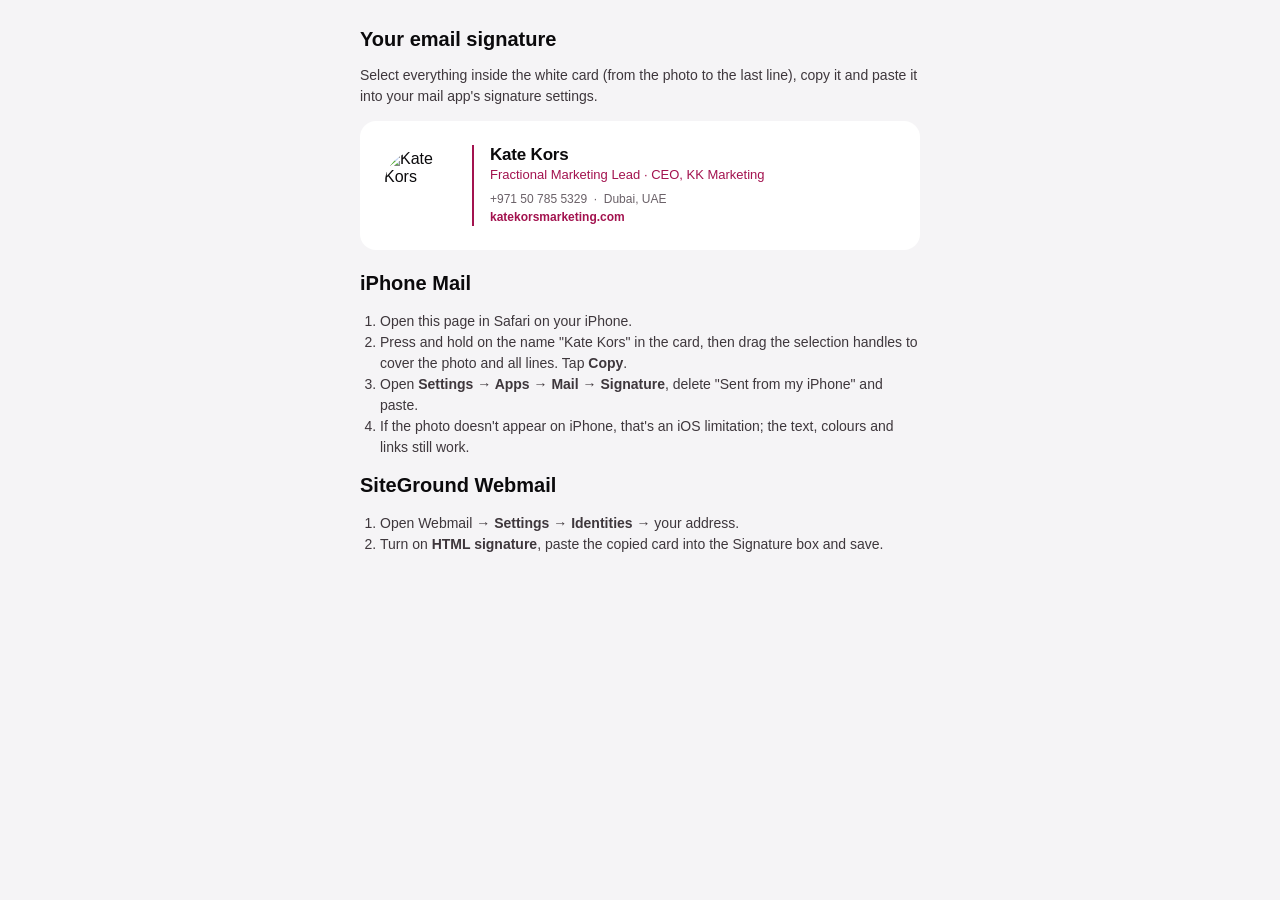
==== signature.html @ 03fd018b "Add email signature page and photo Co-Authored-By: Claude Opus 5.5 <noreply@anthropic.com> Claude-Se" ====
<!doctype html>
<html lang="en">
<head>
<meta charset="utf-8">
<meta name="viewport" content="width=device-width, initial-scale=1">
<meta name="robots" content="noindex">
<title>Email signature · Kate Kors</title>
<style>
body{margin:0;padding:28px 16px;background:#F5F4F6;font-family:Arial,Helvetica,sans-serif;color:#3E373C}
.wrap{max-width:560px;margin:0 auto}
.card{background:#FFFFFF;border-radius:16px;padding:24px;margin:14px 0 22px}
h1{font-size:20px;margin:0 0 6px;color:#0B0A0C}
p,li{font-size:14px;line-height:1.5}
ol{padding-left:20px}
</style>
</head>
<body>
<div class="wrap">
<h1>Your email signature</h1>
<p>Select everything inside the white card (from the photo to the last line), copy it and paste it into your mail app's signature settings.</p>
<div class="card">
<!-- SIGNATURE START -->
<table cellpadding="0" cellspacing="0" border="0" style="font-family:Arial,Helvetica,sans-serif;color:#0B0A0C;">
  <tr>
    <td style="padding-right:16px;vertical-align:middle;">
      <img src="https://katekorsmarketing.com/sig/kate.jpg" width="72" height="72" alt="Kate Kors" style="display:block;width:72px;height:72px;border-radius:50%;">
    </td>
    <td style="border-left:2px solid #A3134F;padding-left:16px;vertical-align:middle;">
      <div style="font-size:17px;font-weight:bold;letter-spacing:-0.2px;color:#0B0A0C;">Kate Kors</div>
      <div style="font-size:13px;color:#A3134F;padding-top:2px;">Fractional Marketing Lead · CEO, KK Marketing</div>
      <div style="font-size:12px;color:#6A6168;padding-top:8px;line-height:18px;">
        <a href="https://wa.me/971507855329" style="color:#6A6168;text-decoration:none;">+971 50 785 5329</a>&nbsp;&nbsp;·&nbsp;&nbsp;Dubai, UAE<br>
        <a href="https://katekorsmarketing.com" style="color:#A3134F;text-decoration:none;font-weight:bold;">katekorsmarketing.com</a>
      </div>
    </td>
  </tr>
</table>
<!-- SIGNATURE END -->
</div>
<h1>iPhone Mail</h1>
<ol>
<li>Open this page in Safari on your iPhone.</li>
<li>Press and hold on the name "Kate Kors" in the card, then drag the selection handles to cover the photo and all lines. Tap <b>Copy</b>.</li>
<li>Open <b>Settings → Apps → Mail → Signature</b>, delete "Sent from my iPhone" and paste.</li>
<li>If the photo doesn't appear on iPhone, that's an iOS limitation; the text, colours and links still work.</li>
</ol>
<h1>SiteGround Webmail</h1>
<ol>
<li>Open Webmail → <b>Settings → Identities</b> → your address.</li>
<li>Turn on <b>HTML signature</b>, paste the copied card into the Signature box and save.</li>
</ol>
</div>
</body>
</html>
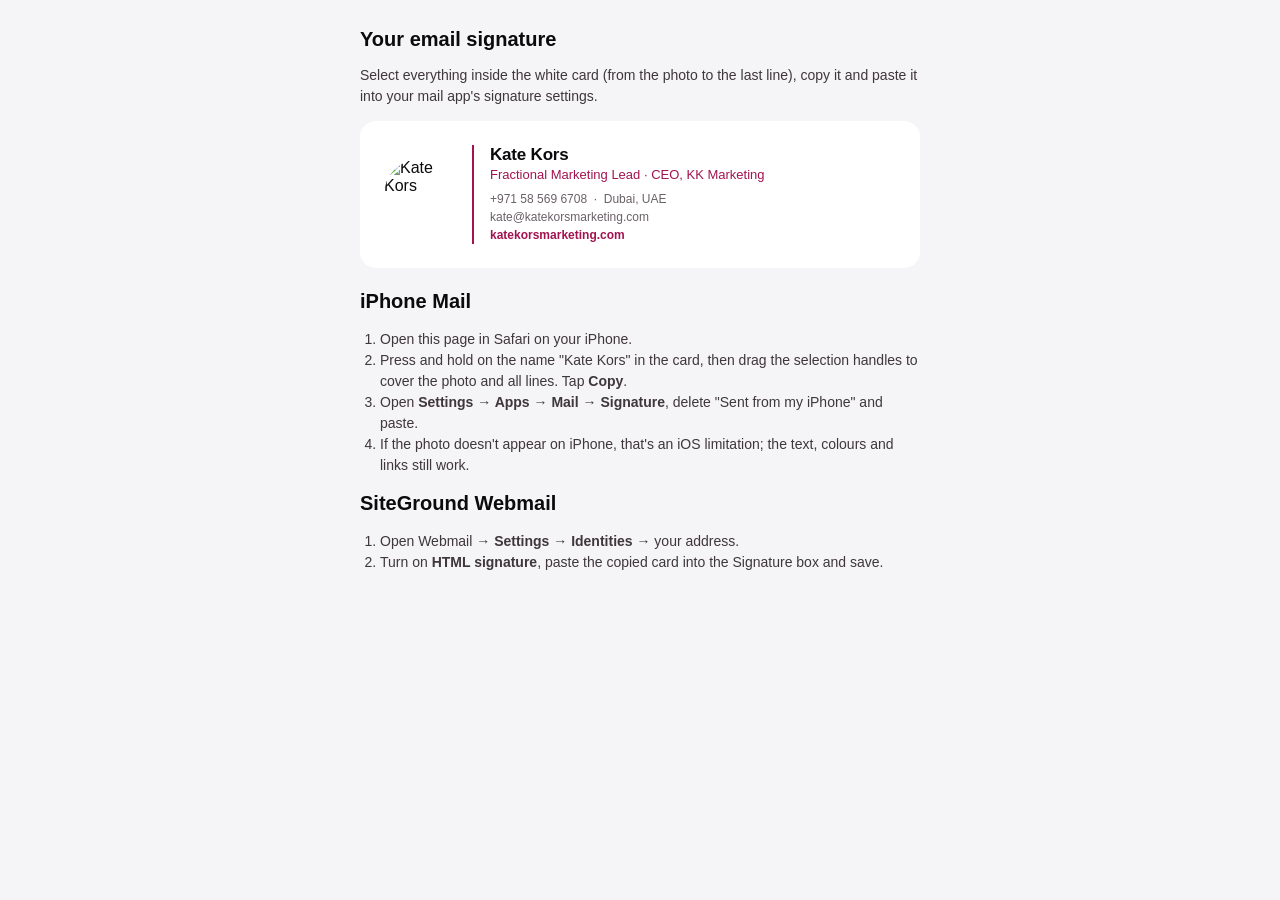
==== commit 20a3ff7d: "Update site: new cases, privacy policy, WhatsApp, mobile polish - Marketing Leadership featured case" ====
--- a/signature.html
+++ b/signature.html
@@ -29,7 +29,8 @@
       <div style="font-size:17px;font-weight:bold;letter-spacing:-0.2px;color:#0B0A0C;">Kate Kors</div>
       <div style="font-size:13px;color:#A3134F;padding-top:2px;">Fractional Marketing Lead · CEO, KK Marketing</div>
       <div style="font-size:12px;color:#6A6168;padding-top:8px;line-height:18px;">
-        <a href="https://wa.me/971507855329" style="color:#6A6168;text-decoration:none;">+971 50 785 5329</a>&nbsp;&nbsp;·&nbsp;&nbsp;Dubai, UAE<br>
+        <a href="https://wa.me/971585696708" style="color:#6A6168;text-decoration:none;">+971 58 569 6708</a>&nbsp;&nbsp;·&nbsp;&nbsp;Dubai, UAE<br>
+        <a href="mailto:kate@katekorsmarketing.com" style="color:#6A6168;text-decoration:none;">kate@katekorsmarketing.com</a><br>
         <a href="https://katekorsmarketing.com" style="color:#A3134F;text-decoration:none;font-weight:bold;">katekorsmarketing.com</a>
       </div>
     </td>
